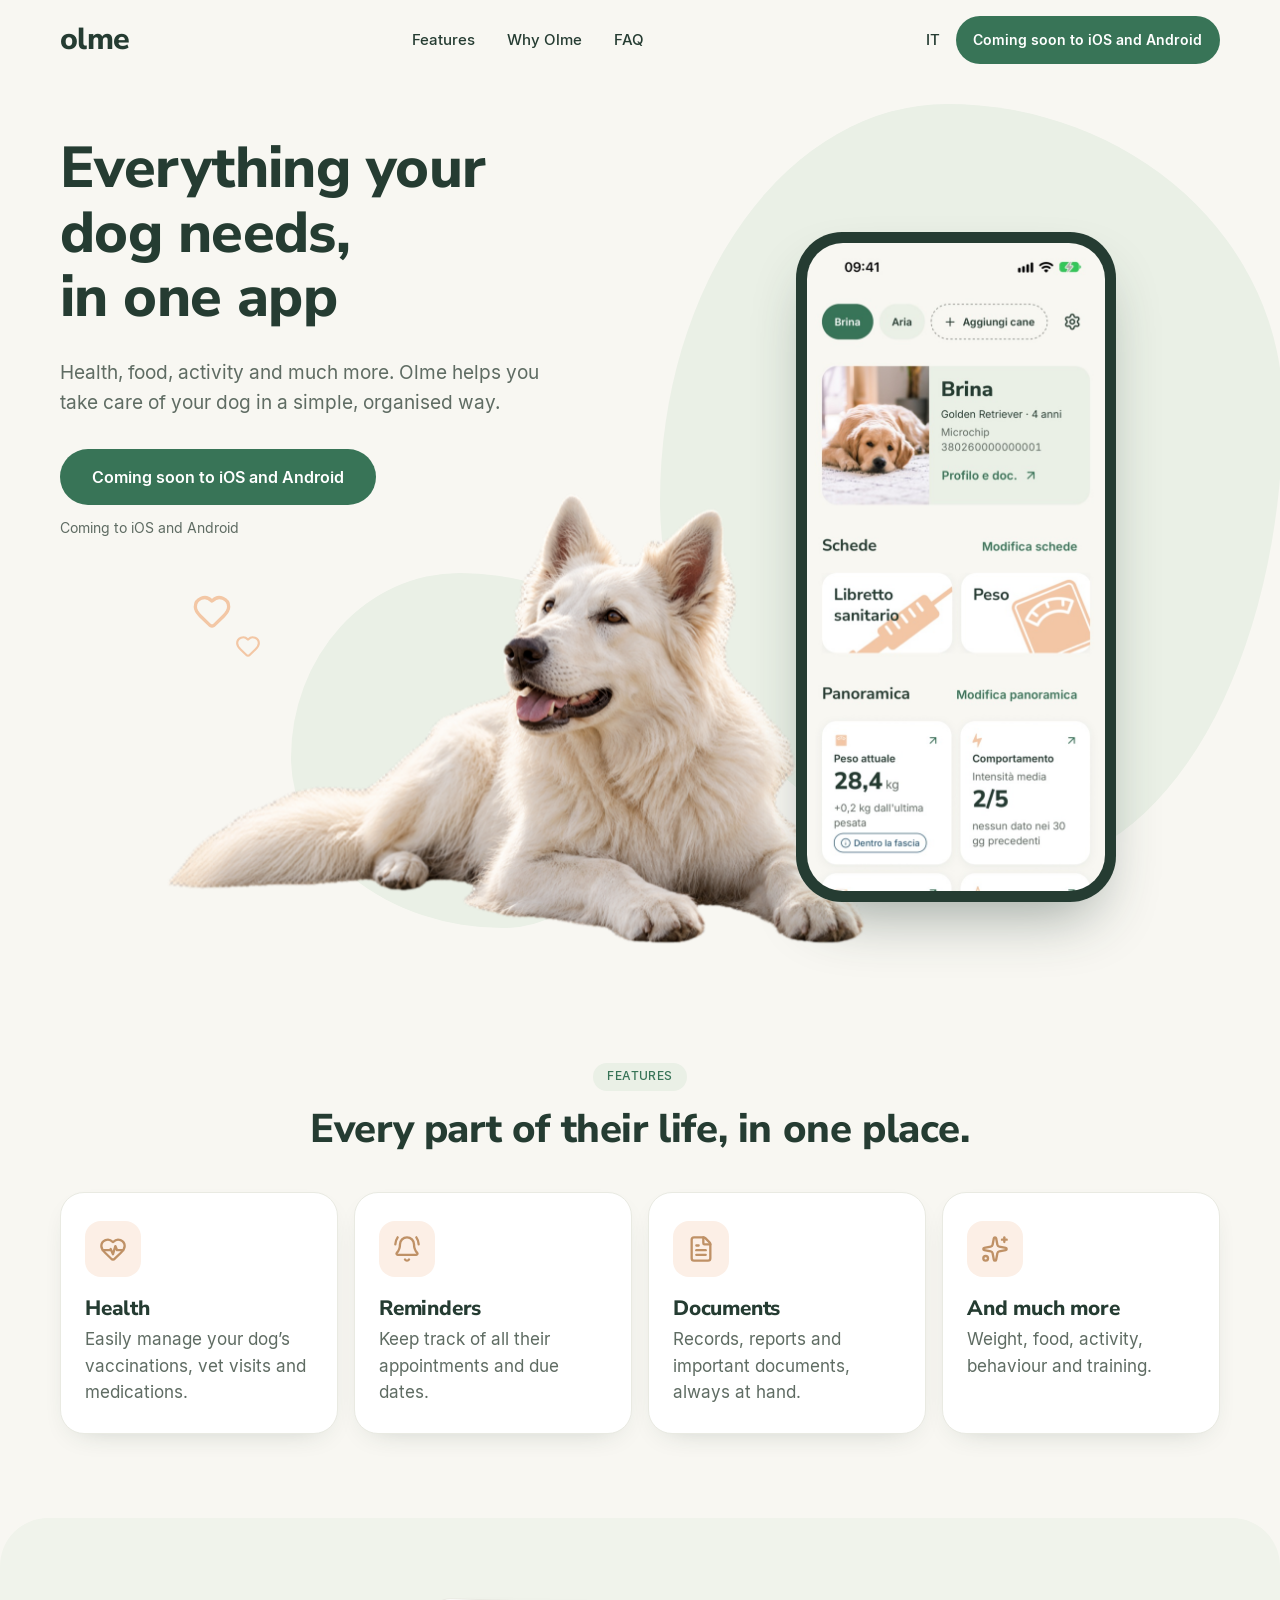
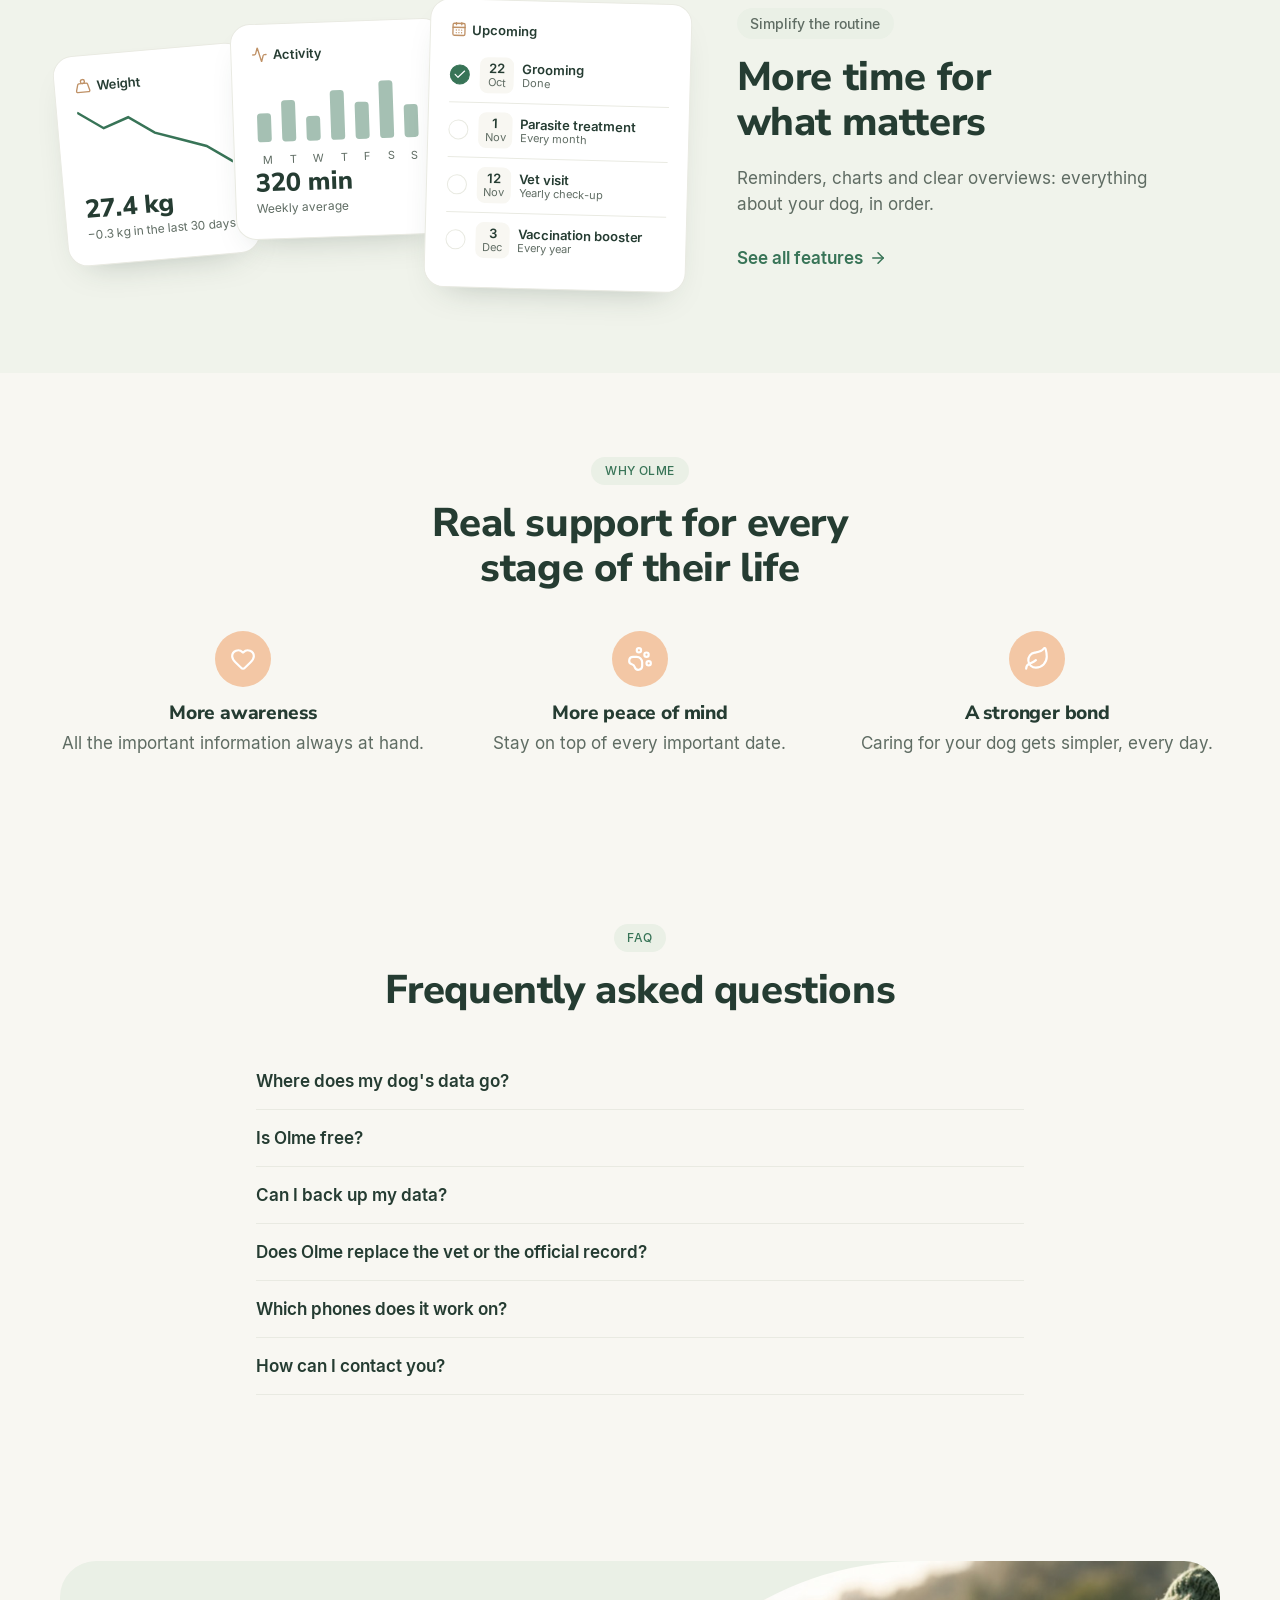
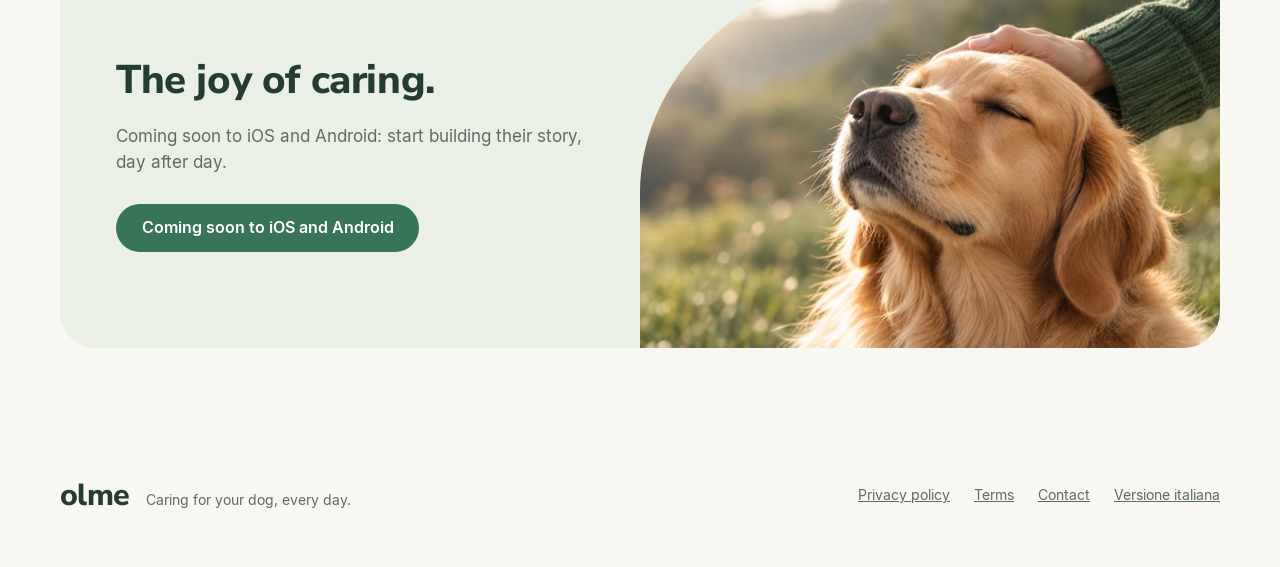
==== en/index.html @ 41ed3391 "'Avvisami quando esce' on the Italian buttons; versioned stylesheet link Co-Authored-By: Claude Opus" ====
<!doctype html>
<html lang="en">
<head>
<meta charset="utf-8">
<meta name="viewport" content="width=device-width, initial-scale=1">
<meta http-equiv="Content-Security-Policy" content="default-src 'none'; img-src 'self'; style-src 'self'; font-src 'self'; base-uri 'none'; form-action 'none'">
<meta name="referrer" content="no-referrer">
<title>Olme – Your Dog's Health and Care Tracker</title>
<meta name="description" content="Olme is the free app to take care of your dog: health record, vaccination and parasite treatment reminders, weight, food and activity. No account: your data stays on your phone.">
<meta name="theme-color" content="#F8F7F2">
<link rel="icon" type="image/png" sizes="32x32" href="../images/favicon-32.png">
<link rel="icon" type="image/png" sizes="192x192" href="../images/icon-192.png">
<link rel="apple-touch-icon" href="../images/apple-touch-icon.png">
<meta name="google-site-verification" content="nttL3CRYEGEut2XsHK3k93RiEYmz_cqAZrpjN-RmA4s">
<link rel="canonical" href="https://ariannapopescu.github.io/olme-site/en/">
<link rel="alternate" hreflang="it" href="https://ariannapopescu.github.io/olme-site/">
<link rel="alternate" hreflang="en" href="https://ariannapopescu.github.io/olme-site/en/">
<link rel="alternate" hreflang="x-default" href="https://ariannapopescu.github.io/olme-site/">
<meta property="og:type" content="website">
<meta property="og:site_name" content="Olme">
<meta property="og:title" content="Olme – Your Dog's Health and Care Tracker">
<meta property="og:description" content="Olme is the free app to take care of your dog: health record, vaccination and parasite treatment reminders, weight, food and activity. No account: your data stays on your phone.">
<meta property="og:url" content="https://ariannapopescu.github.io/olme-site/en/">
<meta property="og:image" content="https://ariannapopescu.github.io/olme-site/images/og-en.png">
<meta property="og:image:width" content="1200">
<meta property="og:image:height" content="630">
<meta property="og:locale" content="en_US">
<meta property="og:locale:alternate" content="it_IT">
<meta name="twitter:card" content="summary_large_image">
<link rel="preload" href="../fonts/Inter-Regular.ttf" as="font" type="font/ttf" crossorigin>
<link rel="preload" href="../fonts/NunitoSans-ExtraBold.ttf" as="font" type="font/ttf" crossorigin>
<link rel="stylesheet" href="../styles.css?v=f1d77c392a">
<script type="application/ld+json">{"@context":"https://schema.org","@type":"MobileApplication","name":"Olme","operatingSystem":"iOS, Android","applicationCategory":"LifestyleApplication","description":"Your dog's digital diary: health record, weight, agenda with reminders, food, behaviour, activity and training. No account: your data stays on the phone.","inLanguage":"en","url":"https://ariannapopescu.github.io/olme-site/en/","offers":{"@type":"Offer","price":"0","priceCurrency":"EUR"}}</script>
<script type="application/ld+json">{"@context":"https://schema.org","@type":"FAQPage","inLanguage":"en","mainEntity":[{"@type":"Question","name":"Where does my dog's data go?","acceptedAnswer":{"@type":"Answer","text":"It stays on your phone. Olme has no accounts or servers and does not connect to the internet: your data is not sent to anyone, not even to the people who made the app."}},{"@type":"Question","name":"Is Olme free?","acceptedAnswer":{"@type":"Answer","text":"Yes, Olme is free, with no advertising and no purchases."}},{"@type":"Question","name":"Can I back up my data?","acceptedAnswer":{"@type":"Answer","text":"Yes. With “Export backup” you create a file with all the data, photos and documents, to save wherever you like. The file is not password-protected: keep it somewhere you trust."}},{"@type":"Question","name":"Does Olme replace the vet or the official record?","acceptedAnswer":{"@type":"Answer","text":"No. Olme gives no veterinary advice and does not replace the passport, certificates or your dog's registration in the dog registry."}},{"@type":"Question","name":"Which phones does it work on?","acceptedAnswer":{"@type":"Answer","text":"Olme is coming soon to iOS and Android."}},{"@type":"Question","name":"How can I contact you?","acceptedAnswer":{"@type":"Answer","text":"Write to olmepet@gmail.com: we will reply as soon as we can."}}]}</script>
</head>
<body>
<a class="skip" href="#main">Skip to content</a>
<header class="topbar"><div class="wrap topbar__inner">
<a class="logo" href="../en/" aria-label="Olme, home page">olme</a>
<nav class="nav" aria-label="Main menu"><ul>
<li><a href="../en/#features">Features</a></li>
<li><a href="../en/#why-olme">Why Olme</a></li>
<li><a href="../en/#faq">FAQ</a></li>
</ul></nav>
<div class="topbar__actions">
<a class="lang" href="../" hreflang="it" lang="it">IT<span class="visually-hidden"> Versione italiana</span></a>
<button type="button" class="button button--small" aria-disabled="true">Coming soon to iOS and Android</button>
</div>
</div></header>
<main id="main"><section class="hero"><div class="wrap hero__grid">
<div class="hero__text">
<h1>Everything your dog needs, in one app</h1>
<p class="lead">Health, food, activity and much more. Olme helps you take care of your dog in a simple, organised way.</p>
<button type="button" class="button button--large" aria-disabled="true">Coming soon to iOS and Android</button>
<p class="note">Coming to iOS and Android</p>
</div>
<div class="hero__dog">
<div class="blob blob--dog" aria-hidden="true"></div>
<span class="hearts" aria-hidden="true"><svg aria-hidden="true" focusable="false" width="40" height="40" viewBox="0 0 24 24" fill="none" stroke="currentColor" stroke-width="2" stroke-linecap="round" stroke-linejoin="round"><path d="M2 9.5a5.5 5.5 0 0 1 9.591-3.676.56.56 0 0 0 .818 0A5.49 5.49 0 0 1 22 9.5c0 2.29-1.5 4-3 5.5l-5.492 5.313a2 2 0 0 1-3 .019L5 15c-1.5-1.5-3-3.2-3-5.5"/></svg><svg aria-hidden="true" focusable="false" width="26" height="26" viewBox="0 0 24 24" fill="none" stroke="currentColor" stroke-width="2" stroke-linecap="round" stroke-linejoin="round"><path d="M2 9.5a5.5 5.5 0 0 1 9.591-3.676.56.56 0 0 0 .818 0A5.49 5.49 0 0 1 22 9.5c0 2.29-1.5 4-3 5.5l-5.492 5.313a2 2 0 0 1-3 .019L5 15c-1.5-1.5-3-3.2-3-5.5"/></svg></span>
<img src="../images/hero-dog-1200.png" srcset="../images/hero-dog-720.png 720w, ../images/hero-dog-1200.png 1200w" sizes="(min-width: 900px) 600px, 100vw" width="1200" height="778" alt="A white Swiss shepherd lying down, mouth open and looking content" fetchpriority="high">
</div>
<div class="hero__phone">
<div class="blob blob--phone" aria-hidden="true"></div>
<div class="phone"><div class="phone__screen"><img src="../images/app-home-600.jpg" srcset="../images/app-home-600.jpg 600w, ../images/app-home-1200.jpg 1200w" sizes="300px" width="600" height="1304" alt="Olme's home screen with the dog's profile, the section cards and the upcoming reminders"></div></div>
</div>
</div></section>
<section id="features" class="features"><div class="wrap">
<div class="section-head"><p class="pill">Features</p>
<h2>Every part of their life, in one place.</h2></div>
<div class="features__grid">
<article class="feature">
<span class="chip"><svg aria-hidden="true" focusable="false" width="28" height="28" viewBox="0 0 24 24" fill="none" stroke="currentColor" stroke-width="2" stroke-linecap="round" stroke-linejoin="round"><path d="M2 9.5a5.5 5.5 0 0 1 9.591-3.676.56.56 0 0 0 .818 0A5.49 5.49 0 0 1 22 9.5c0 2.29-1.5 4-3 5.5l-5.492 5.313a2 2 0 0 1-3 .019L5 15c-1.5-1.5-3-3.2-3-5.5"/><path d="M3.22 13H9.5l.5-1 2 4.5 2-7 1.5 3.5h5.27"/></svg></span>
<h3>Health</h3>
<p>Easily manage your dog’s vaccinations, vet visits and medications.</p>
</article>
<article class="feature">
<span class="chip"><svg aria-hidden="true" focusable="false" width="28" height="28" viewBox="0 0 24 24" fill="none" stroke="currentColor" stroke-width="2" stroke-linecap="round" stroke-linejoin="round"><path d="M10.268 21a2 2 0 0 0 3.464 0"/><path d="M22 8c0-2.3-.8-4.3-2-6"/><path d="M3.262 15.326A1 1 0 0 0 4 17h16a1 1 0 0 0 .74-1.673C19.41 13.956 18 12.499 18 8A6 6 0 0 0 6 8c0 4.499-1.411 5.956-2.738 7.326"/><path d="M4 2C2.8 3.7 2 5.7 2 8"/></svg></span>
<h3>Reminders</h3>
<p>Keep track of all their appointments and due dates.</p>
</article>
<article class="feature">
<span class="chip"><svg aria-hidden="true" focusable="false" width="28" height="28" viewBox="0 0 24 24" fill="none" stroke="currentColor" stroke-width="2" stroke-linecap="round" stroke-linejoin="round"><path d="M6 22a2 2 0 0 1-2-2V4a2 2 0 0 1 2-2h8a2.4 2.4 0 0 1 1.704.706l3.588 3.588A2.4 2.4 0 0 1 20 8v12a2 2 0 0 1-2 2z"/><path d="M14 2v5a1 1 0 0 0 1 1h5"/><path d="M10 9H8"/><path d="M16 13H8"/><path d="M16 17H8"/></svg></span>
<h3>Documents</h3>
<p>Records, reports and important documents, always at hand.</p>
</article>
<article class="feature">
<span class="chip"><svg aria-hidden="true" focusable="false" width="28" height="28" viewBox="0 0 24 24" fill="none" stroke="currentColor" stroke-width="2" stroke-linecap="round" stroke-linejoin="round"><path d="M11.017 2.814a1 1 0 0 1 1.966 0l1.051 5.558a2 2 0 0 0 1.594 1.594l5.558 1.051a1 1 0 0 1 0 1.966l-5.558 1.051a2 2 0 0 0-1.594 1.594l-1.051 5.558a1 1 0 0 1-1.966 0l-1.051-5.558a2 2 0 0 0-1.594-1.594l-5.558-1.051a1 1 0 0 1 0-1.966l5.558-1.051a2 2 0 0 0 1.594-1.594z"/><path d="M20 2v4"/><path d="M22 4h-4"/><circle cx="4" cy="20" r="2"/></svg></span>
<h3>And much more</h3>
<p>Weight, food, activity, behaviour and training.</p>
</article>
</div>
</div></section>
<section class="routine"><div class="wrap routine__grid">
<div class="routine__cards" role="img" aria-label="Examples of Olme cards: the weight trend, this week's activity minutes and the upcoming reminders, with sample data.">
<div class="routine__stack" aria-hidden="true">
<div class="mini-card mini-card--weight">
<p class="mini-card__title"><svg aria-hidden="true" focusable="false" width="16" height="16" viewBox="0 0 24 24" fill="none" stroke="currentColor" stroke-width="2" stroke-linecap="round" stroke-linejoin="round"><circle cx="12" cy="5" r="3"/><path d="M6.5 8a2 2 0 0 0-1.905 1.46L2.1 18.5A2 2 0 0 0 4 21h16a2 2 0 0 0 1.925-2.54L19.4 9.5A2 2 0 0 0 17.48 8Z"/></svg> Weight</p>
<svg class="mini-chart" viewBox="0 0 200 70" preserveAspectRatio="none"><path d="M0.0 4.0 L33.3 21.7 L66.7 12.9 L100.0 30.6 L133.3 39.4 L166.7 48.3 L200.0 66.0"/></svg>
<p class="mini-card__value">27.4 kg</p>
<p class="mini-card__note">−0.3 kg in the last 30 days</p>
</div>
<div class="mini-card mini-card--activity">
<p class="mini-card__title"><svg aria-hidden="true" focusable="false" width="16" height="16" viewBox="0 0 24 24" fill="none" stroke="currentColor" stroke-width="2" stroke-linecap="round" stroke-linejoin="round"><path d="M22 12h-2.48a2 2 0 0 0-1.93 1.46l-2.35 8.36a.25.25 0 0 1-.48 0L9.24 2.18a.25.25 0 0 0-.48 0l-2.35 8.36A2 2 0 0 1 4.49 12H2"/></svg> Activity</p>
<svg class="mini-bars" viewBox="0 0 196 70"><rect x="4" y="37.0" width="16" height="33.0" rx="4"/><rect x="32" y="22.9" width="16" height="47.1" rx="4"/><rect x="60" y="41.7" width="16" height="28.3" rx="4"/><rect x="88" y="13.4" width="16" height="56.6" rx="4"/><rect x="116" y="27.6" width="16" height="42.4" rx="4"/><rect x="144" y="4.0" width="16" height="66.0" rx="4"/><rect x="172" y="32.3" width="16" height="37.7" rx="4"/></svg>
<p class="mini-days"><span>M</span><span>T</span><span>W</span><span>T</span><span>F</span><span>S</span><span>S</span></p>
<p class="mini-card__value">320 min</p>
<p class="mini-card__note">Weekly average</p>
</div>
<div class="mini-card mini-card--agenda">
<p class="mini-card__title"><svg aria-hidden="true" focusable="false" width="16" height="16" viewBox="0 0 24 24" fill="none" stroke="currentColor" stroke-width="2" stroke-linecap="round" stroke-linejoin="round"><path d="M8 2v3"/><path d="M16 2v3"/><rect x="3" y="3" width="18" height="18" rx="2"/><path d="M3 9h18"/><path d="M8 13h.01"/><path d="M12 13h.01"/><path d="M16 13h.01"/><path d="M8 17h.01"/><path d="M12 17h.01"/><path d="M16 17h.01"/></svg> Upcoming</p>
<ul>
<li class="agenda-row agenda-row--done">
<span class="agenda-row__check"><svg aria-hidden="true" focusable="false" width="14" height="14" viewBox="0 0 24 24" fill="none" stroke="currentColor" stroke-width="2" stroke-linecap="round" stroke-linejoin="round"><path d="M20 6 9 17l-5-5"/></svg></span>
<span class="agenda-row__date"><b>22</b>Oct</span>
<span class="agenda-row__text"><b>Grooming</b>Done</span>
</li>
<li class="agenda-row">
<span class="agenda-row__check"></span>
<span class="agenda-row__date"><b>1</b>Nov</span>
<span class="agenda-row__text"><b>Parasite treatment</b>Every month</span>
</li>
<li class="agenda-row">
<span class="agenda-row__check"></span>
<span class="agenda-row__date"><b>12</b>Nov</span>
<span class="agenda-row__text"><b>Vet visit</b>Yearly check-up</span>
</li>
<li class="agenda-row">
<span class="agenda-row__check"></span>
<span class="agenda-row__date"><b>3</b>Dec</span>
<span class="agenda-row__text"><b>Vaccination booster</b>Every year</span>
</li>
</ul>
</div>
</div>
</div>
<!-- /routine -->
<div class="routine__text">
<p class="pill">Simplify the routine</p>
<h2>More time for what matters</h2>
<p>Reminders, charts and clear overviews: everything about your dog, in order.</p>
<a class="arrow-link" href="#features">See all features <svg aria-hidden="true" focusable="false" width="18" height="18" viewBox="0 0 24 24" fill="none" stroke="currentColor" stroke-width="2" stroke-linecap="round" stroke-linejoin="round"><path d="M5 12h14"/><path d="m12 5 7 7-7 7"/></svg></a>
</div>
</div></section>
<section id="why-olme" class="why"><div class="wrap">
<div class="section-head"><p class="pill">Why Olme</p>
<h2>Real support for every stage of their life</h2></div>
<ul class="why__list">
<li class="reason">
<span class="chip chip--round"><svg aria-hidden="true" focusable="false" width="26" height="26" viewBox="0 0 24 24" fill="none" stroke="currentColor" stroke-width="2" stroke-linecap="round" stroke-linejoin="round"><path d="M2 9.5a5.5 5.5 0 0 1 9.591-3.676.56.56 0 0 0 .818 0A5.49 5.49 0 0 1 22 9.5c0 2.29-1.5 4-3 5.5l-5.492 5.313a2 2 0 0 1-3 .019L5 15c-1.5-1.5-3-3.2-3-5.5"/></svg></span>
<h3>More awareness</h3>
<p>All the important information always at hand.</p>
</li>
<li class="reason">
<span class="chip chip--round"><svg aria-hidden="true" focusable="false" width="26" height="26" viewBox="0 0 24 24" fill="none" stroke="currentColor" stroke-width="2" stroke-linecap="round" stroke-linejoin="round"><circle cx="11" cy="4" r="2"/><circle cx="18" cy="8" r="2"/><circle cx="20" cy="16" r="2"/><path d="M9 10a5 5 0 0 1 5 5v3.5a3.5 3.5 0 0 1-6.84 1.045Q6.52 17.48 4.46 16.84A3.5 3.5 0 0 1 5.5 10Z"/></svg></span>
<h3>More peace of mind</h3>
<p>Stay on top of every important date.</p>
</li>
<li class="reason">
<span class="chip chip--round"><svg aria-hidden="true" focusable="false" width="26" height="26" viewBox="0 0 24 24" fill="none" stroke="currentColor" stroke-width="2" stroke-linecap="round" stroke-linejoin="round"><path d="M11 20a10 10 0 0010-10 25.9 25.9 0 00-1.04-7.281 1 1 0 00-1.755-.325C15.833 5.5 13 5.5 9.8 6.1A7 7 0 0011 20"/><path d="M2 21a5 5 0 012.911-4.544C7.613 15.212 8.351 15.24 11 13"/></svg></span>
<h3>A stronger bond</h3>
<p>Caring for your dog gets simpler, every day.</p>
</li>
</ul>
</div></section>
<section id="faq" class="faq"><div class="wrap faq__wrap">
<div class="section-head"><p class="pill">FAQ</p>
<h2>Frequently asked questions</h2></div>
<details class="faq__item">
<summary>Where does my dog's data go?</summary>
<p>It stays on your phone. Olme has no accounts or servers and does not connect to the internet: your data is not sent to anyone, not even to the people who made the app.</p>
</details>
<details class="faq__item">
<summary>Is Olme free?</summary>
<p>Yes, Olme is free, with no advertising and no purchases.</p>
</details>
<details class="faq__item">
<summary>Can I back up my data?</summary>
<p>Yes. With “Export backup” you create a file with all the data, photos and documents, to save wherever you like. The file is not password-protected: keep it somewhere you trust.</p>
</details>
<details class="faq__item">
<summary>Does Olme replace the vet or the official record?</summary>
<p>No. Olme gives no veterinary advice and does not replace the passport, certificates or your dog's registration in the dog registry.</p>
</details>
<details class="faq__item">
<summary>Which phones does it work on?</summary>
<p>Olme is coming soon to iOS and Android.</p>
</details>
<details class="faq__item">
<summary>How can I contact you?</summary>
<p>Write to olmepet@gmail.com: we will reply as soon as we can.</p>
</details>
</div></section>
<section class="closing"><div class="wrap">
<div class="closing__card">
<div class="closing__text">
<h2>The joy of caring.</h2>
<p>Coming soon to iOS and Android: start building their story, day after day.</p>
<button type="button" class="button" aria-disabled="true">Coming soon to iOS and Android</button>
</div>
<img class="closing__photo" src="../images/care-1200.jpg" srcset="../images/care-720.jpg 720w, ../images/care-1200.jpg 1200w" sizes="(min-width: 900px) 560px, 100vw" width="1200" height="800" alt="A hand strokes the head of a golden retriever with its eyes closed in the sun" loading="lazy">
</div>
</div></section></main>
<footer class="footer"><div class="wrap footer__inner">
<div class="footer__brand"><span class="logo">olme</span><p>Caring for your dog, every day.</p></div>
<ul class="footer__links">
<li><a href="../en/privacy/">Privacy policy</a></li>
<li><a href="../en/terms/">Terms</a></li>
<li><a href="mailto:olmepet@gmail.com">Contact</a></li>
<li><a href="../" hreflang="it" lang="it">Versione italiana</a></li>
</ul>
</div></footer>
</body>
</html>
---- styles.css ----
:root {
  --bg: #F8F7F2;
  --surface: #FFFFFF;
  --surface-muted: #F8F7F2;
  --text: #253C32;
  --text-muted: #5F6C63;
  --border-subtle: #E9EAE2;
  --border-strong: #788079;
  --accent: #387457;
  --on-accent: #FFFFFF;
  --accent-soft: #EAF0E6;
  --accent-text: #387457;
  --success: #387457;
  --success-soft: #EAF0E6;
  --warning: #805019;
  --warning-soft: #FFF0DB;
  --danger: #A33E36;
  --danger-soft: #FBECE8;
  --on-danger: #FFFFFF;
  --info: #315F7A;
  --info-soft: #EAF2F7;
  --illustration: #F3C7A5;
  --profile-card: #EAF0E6;
  --data-track: #E9EAE2;
  --field-border: transparent;
  --shadow: #000000;
  --transparent: transparent;
  --scrim: rgba(0, 0, 0, 0.32);
}
/* Landing page of Olme (spec M10b). Colours come from the app tokens (variables above). */

@font-face {
  font-family: 'Inter';
  font-weight: 400;
  font-display: swap;
  src: url('fonts/Inter-Regular.ttf') format('truetype');
}
@font-face {
  font-family: 'Inter';
  font-weight: 500;
  font-display: swap;
  src: url('fonts/Inter-Medium.ttf') format('truetype');
}
@font-face {
  font-family: 'Inter';
  font-weight: 600;
  font-display: swap;
  src: url('fonts/Inter-SemiBold.ttf') format('truetype');
}
@font-face {
  font-family: 'Nunito Sans';
  font-weight: 700;
  font-display: swap;
  src: url('fonts/NunitoSans-Bold.ttf') format('truetype');
}
@font-face {
  font-family: 'Nunito Sans';
  font-weight: 800;
  font-display: swap;
  src: url('fonts/NunitoSans-ExtraBold.ttf') format('truetype');
}

*,
*::before,
*::after {
  box-sizing: border-box;
}

html {
  -webkit-text-size-adjust: 100%;
  scroll-behavior: auto;
}

body {
  margin: 0;
  background: var(--bg);
  color: var(--text);
  font-family: 'Inter', system-ui, sans-serif;
  font-size: 1.0625rem;
  line-height: 1.55;
}

h1,
h2,
h3 {
  font-family: 'Nunito Sans', system-ui, sans-serif;
  font-weight: 800;
  line-height: 1.12;
  margin: 0 0 0.5em;
  letter-spacing: -0.01em;
  text-wrap: balance;
}

a {
  color: var(--accent-text);
}

:focus-visible {
  outline: 3px solid var(--accent);
  outline-offset: 3px;
  border-radius: 6px;
}

img {
  max-width: 100%;
  height: auto;
  display: block;
}

.wrap {
  width: min(1160px, 100% - 2rem);
  margin-inline: auto;
}

.visually-hidden {
  position: absolute;
  width: 1px;
  height: 1px;
  overflow: hidden;
  clip: rect(0 0 0 0);
  white-space: nowrap;
}

.skip {
  position: absolute;
  left: 1rem;
  top: 0;
  transform: translateY(-110%);
  background: var(--surface);
  padding: 0.75rem 1rem;
  z-index: 10;
}
.skip:focus {
  top: 1rem;
  transform: none;
}

/* ---------- Shared pieces ---------- */

.pill {
  display: inline-block;
  margin: 0 0 1rem;
  padding: 0.3rem 0.85rem;
  border-radius: 999px;
  background: var(--accent-soft);
  color: var(--accent-text);
  font-size: 0.875rem;
  font-weight: 500;
}

.button {
  display: inline-flex;
  align-items: center;
  justify-content: center;
  min-height: 48px;
  padding: 0.75rem 1.6rem;
  border: 0;
  border-radius: 999px;
  background: var(--accent);
  color: var(--on-accent);
  font:
    600 1rem/1.2 'Inter',
    system-ui,
    sans-serif;
  cursor: default;
}
a.button {
  text-decoration: none;
  cursor: pointer;
}
.button--small {
  padding: 0.6rem 1.1rem;
  font-size: 0.875rem;
}
.button--large {
  min-height: 56px;
  padding: 0.95rem 2rem;
}

.note {
  margin: 0.75rem 0 0;
  color: var(--text-muted);
  font-size: 0.875rem;
}

.chip {
  display: inline-flex;
  align-items: center;
  justify-content: center;
  width: 56px;
  height: 56px;
  border-radius: 16px;
  background: color-mix(in srgb, var(--illustration) 28%, var(--surface));
  color: color-mix(in srgb, var(--illustration) 55%, var(--warning));
}
.chip--round {
  border-radius: 50%;
  background: var(--illustration);
  color: var(--surface);
}

.section-head {
  text-align: center;
  max-width: 46rem;
  margin: 0 auto 2.5rem;
}
.section-head .pill {
  text-transform: uppercase;
  letter-spacing: 0.04em;
  font-size: 0.75rem;
}
.section-head h2,
.routine__text h2,
.closing h2 {
  font-size: clamp(1.75rem, 1.2rem + 2.2vw, 2.5rem);
}

section {
  padding: clamp(3rem, 2rem + 4vw, 5.5rem) 0;
}

/* ---------- Top bar ---------- */

.topbar {
  padding: 1rem 0;
}
.topbar__inner {
  display: flex;
  align-items: center;
  gap: 1.5rem;
  flex-wrap: wrap;
}
.logo {
  font-family: 'Nunito Sans', system-ui, sans-serif;
  font-weight: 800;
  font-size: 1.9rem;
  letter-spacing: -0.02em;
  color: var(--text);
  text-decoration: none;
}
.nav {
  margin-inline: auto;
}
.nav ul {
  display: flex;
  gap: 2rem;
  list-style: none;
  margin: 0;
  padding: 0;
}
.nav a,
.lang {
  display: inline-flex;
  align-items: center;
  min-height: 48px;
  color: var(--text);
  text-decoration: none;
  font-size: 0.9375rem;
  font-weight: 500;
}
.nav a:hover,
.lang:hover {
  color: var(--accent-text);
}
.topbar__actions {
  display: flex;
  align-items: center;
  gap: 1rem;
}

/* ---------- Hero ---------- */

.hero {
  padding-top: 1.5rem;
  padding-bottom: 2rem;
  overflow: hidden;
}
.hero__grid {
  display: grid;
  grid-template-columns: 1.15fr 1fr;
  grid-template-areas:
    'text phone'
    'dog phone';
  column-gap: 1.5rem;
  align-items: start;
}
.hero__text {
  grid-area: text;
  position: relative;
  z-index: 2;
  padding-top: 2rem;
}
.hero h1 {
  font-size: clamp(2.4rem, 1.4rem + 3vw, 3.6rem);
  max-width: 15ch;
}
.lead {
  font-size: 1.1875rem;
  color: var(--text-muted);
  max-width: 30rem;
  margin: 0 0 2rem;
}
.blob {
  position: absolute;
  background: var(--accent-soft);
  border-radius: 46% 54% 42% 58% / 52% 40% 60% 48%;
}
.hero__dog {
  grid-area: dog;
  position: relative;
  z-index: 1;
  /* Slightly behind the phone, as in the mockup. */
  margin: -3rem -12.5rem 0 6.5rem;
}
.hero__dog img {
  position: relative;
  z-index: 1;
  width: 100%;
}
.blob--dog {
  inset: 18% 30% 4% 18%;
}
.hearts {
  position: absolute;
  z-index: 1;
  left: 4%;
  top: 22%;
  display: flex;
  align-items: flex-end;
  gap: 0.2rem;
  color: var(--illustration);
}
.hearts svg:last-child {
  margin-bottom: -1.75rem;
}
.hero__phone {
  grid-area: phone;
  position: relative;
  display: flex;
  justify-content: center;
  padding: 8rem 0 2rem;
}
.blob--phone {
  inset: 0 -12% 8% -6%;
  z-index: 0;
}
.phone {
  position: relative;
  width: min(320px, 100%);
  padding: 11px;
  border-radius: 46px;
  background: var(--text);
  box-shadow: 0 30px 60px -20px color-mix(in srgb, var(--text) 45%, transparent);
  z-index: 2;
}
.phone__screen {
  overflow: hidden;
  border-radius: 36px;
  background: var(--bg);
}
.phone__screen img {
  width: 100%;
}

/* ---------- Features ---------- */

.features__grid {
  display: grid;
  grid-template-columns: repeat(4, 1fr);
  gap: 1rem;
}
.feature {
  padding: 1.75rem 1.5rem;
  border-radius: 24px;
  background: var(--surface);
  border: 1px solid var(--border-subtle);
  box-shadow: 0 10px 30px -18px color-mix(in srgb, var(--text) 30%, transparent);
}
.feature h3 {
  margin: 1.25rem 0 0.4rem;
  font-size: 1.3rem;
  overflow-wrap: anywhere;
}
.feature p,
.reason p {
  margin: 0;
  color: var(--text-muted);
}

/* ---------- Routine ---------- */

.routine {
  background: color-mix(in srgb, var(--accent-soft) 55%, var(--bg));
  border-radius: 48px 48px 0 0;
}
.routine__grid {
  display: grid;
  grid-template-columns: 1.3fr 1fr;
  gap: 3rem;
  align-items: center;
}
.routine__stack {
  display: grid;
  grid-template-columns: 1fr 1fr 1.25fr;
  align-items: start;
}
/* The cards overlap a little, as in the mockup: each one sits in front of the previous. */
.routine__stack .mini-card {
  position: relative;
}
.routine__stack .mini-card + .mini-card {
  margin-left: -1.25rem;
}
.mini-card--weight {
  transform: rotate(-5deg);
}
.mini-card--activity {
  z-index: 1;
  transform: rotate(-2deg);
}
.mini-card--agenda {
  z-index: 2;
  transform: rotate(1.5deg);
}
.mini-card {
  padding: 1.25rem;
  border-radius: 20px;
  background: var(--surface);
  border: 1px solid var(--border-subtle);
  box-shadow: 0 16px 36px -22px color-mix(in srgb, var(--text) 35%, transparent);
  font-size: 0.8125rem;
}
.mini-card--weight {
  margin-top: 3rem;
}
.mini-card--activity {
  margin-top: 1.25rem;
}
.mini-card p {
  margin: 0;
}
.mini-card__title {
  display: flex;
  align-items: center;
  gap: 0.35rem;
  font-weight: 600;
  color: var(--text);
}
.mini-card__title svg {
  color: color-mix(in srgb, var(--illustration) 55%, var(--warning));
}
.mini-card__value {
  margin-top: 0.4rem;
  font:
    800 1.6rem/1.2 'Nunito Sans',
    system-ui,
    sans-serif;
}
.mini-card__note {
  color: var(--text-muted);
  font-size: 0.75rem;
}
.mini-chart {
  width: 100%;
  height: 70px;
  margin: 0.75rem 0;
}
.mini-chart path {
  fill: none;
  stroke: var(--accent);
  stroke-width: 2.5;
  vector-effect: non-scaling-stroke;
}
.mini-bars {
  width: 100%;
  height: 70px;
  margin-top: 0.75rem;
}
.mini-bars rect {
  fill: color-mix(in srgb, var(--accent) 45%, var(--surface));
}
.mini-days {
  display: flex;
  justify-content: space-around;
  color: var(--text-muted);
  font-size: 0.6875rem;
}
.mini-card ul {
  list-style: none;
  margin: 0.5rem 0 0;
  padding: 0;
}
.agenda-row {
  display: grid;
  grid-template-columns: 22px 34px 1fr;
  gap: 0.5rem;
  align-items: center;
  padding: 0.55rem 0;
  border-top: 1px solid var(--border-subtle);
}
.agenda-row:first-child {
  border-top: 0;
}
.agenda-row__check {
  display: inline-flex;
  align-items: center;
  justify-content: center;
  width: 20px;
  height: 20px;
  border-radius: 50%;
  border: 1.5px solid var(--border-subtle);
}
.agenda-row--done .agenda-row__check {
  background: var(--accent);
  border-color: var(--accent);
  color: var(--on-accent);
}
.agenda-row__date,
.agenda-row__text {
  display: flex;
  flex-direction: column;
  line-height: 1.25;
  font-size: 0.6875rem;
  color: var(--text-muted);
}
.agenda-row__date {
  align-items: center;
  padding: 0.2rem 0;
  border-radius: 8px;
  background: var(--bg);
}
.agenda-row__date b,
.agenda-row__text b {
  color: var(--text);
  font-size: 0.8125rem;
}
.routine__text p {
  color: var(--text-muted);
  max-width: 28rem;
}
.arrow-link {
  display: inline-flex;
  align-items: center;
  gap: 0.4rem;
  min-height: 48px;
  font-weight: 600;
  text-decoration: none;
}

/* ---------- Why ---------- */

.why__list {
  display: grid;
  grid-template-columns: repeat(3, 1fr);
  gap: 2rem;
  list-style: none;
  margin: 0;
  padding: 0;
  text-align: center;
}
.reason h3 {
  margin: 1rem 0 0.35rem;
  font-size: 1.2rem;
}

/* ---------- FAQ ---------- */

.faq__wrap {
  max-width: 48rem;
}
.faq__item {
  border-bottom: 1px solid var(--border-subtle);
}
.faq__item summary {
  display: flex;
  align-items: center;
  min-height: 56px;
  padding: 0.75rem 0;
  font-weight: 600;
  cursor: pointer;
}
.faq__item p {
  margin: 0 0 1.25rem;
  color: var(--text-muted);
}

/* ---------- Waitlist (Italian landing only, ADR-0103) ---------- */

section.waitlist {
  padding: clamp(1rem, 0.5rem + 1.5vw, 2rem) 0;
}

.waitlist__card {
  display: grid;
  grid-template-columns: 1fr 1fr;
  gap: 1.5rem 3rem;
  align-items: start;
  padding: clamp(1.5rem, 1rem + 2vw, 2.5rem);
  border-radius: 36px;
  background: var(--surface);
  border: 1px solid var(--border-subtle);
}
.waitlist__text h2 {
  font-size: clamp(1.75rem, 1.2rem + 2.2vw, 2.5rem);
}
.waitlist__text p {
  color: var(--text-muted);
  margin: 0;
}
.waitlist__form {
  display: grid;
  gap: 0.75rem;
}
.waitlist__label {
  font-weight: 600;
}
.waitlist__input {
  min-height: 52px;
  padding: 0.75rem 1rem;
  border: 1px solid var(--border-strong);
  border-radius: 14px;
  background: var(--surface);
  color: var(--text);
  font: inherit;
}
.waitlist__consent {
  display: flex;
  gap: 0.75rem;
  align-items: flex-start;
  font-size: 0.9375rem;
}
.waitlist__consent input {
  flex: none;
  width: 24px;
  height: 24px;
  margin: 0.1rem 0 0;
  accent-color: var(--accent);
}
.waitlist__trap {
  position: absolute;
  left: -10000px;
  width: 1px;
  height: 1px;
  overflow: hidden;
}
.button--submit {
  justify-self: start;
  cursor: pointer;
}

/* ---------- Closing ---------- */

.closing__card {
  display: grid;
  grid-template-columns: 1fr 1fr;
  align-items: stretch;
  overflow: hidden;
  border-radius: 36px;
  background: var(--accent-soft);
}
.closing__text {
  padding: clamp(2rem, 1.5rem + 3vw, 3.5rem);
  align-self: center;
}
.closing__text p {
  color: var(--text-muted);
  margin: 0 0 1.75rem;
}
.closing__photo {
  width: 100%;
  height: 100%;
  min-height: 320px;
  object-fit: cover;
  border-radius: 48% 0 0 0 / 60% 0 0 0;
}

/* ---------- Footer ---------- */

.footer {
  padding: 2.5rem 0 3rem;
}
.footer__inner {
  display: flex;
  flex-wrap: wrap;
  align-items: center;
  justify-content: space-between;
  gap: 1rem 2rem;
}
.footer__brand {
  display: flex;
  align-items: baseline;
  gap: 1rem;
  flex-wrap: wrap;
}
.footer__brand p {
  margin: 0;
  color: var(--text-muted);
  font-size: 0.875rem;
}
.footer__links {
  display: flex;
  flex-wrap: wrap;
  gap: 0 1.5rem;
  list-style: none;
  margin: 0;
  padding: 0;
}
.footer__links a {
  display: inline-flex;
  align-items: center;
  min-height: 48px;
  color: var(--text-muted);
  font-size: 0.875rem;
}

/* ---------- Legal pages and 404 ---------- */

.legal-wrap {
  max-width: 46rem;
  padding: 2rem 0 4rem;
}
.legal h1 {
  font-size: clamp(2rem, 1.4rem + 2.4vw, 2.75rem);
}
.legal h2,
.site-note h2 {
  margin-top: 2rem;
  font-size: 1.4rem;
}
.updated {
  color: var(--text-muted);
}
.site-note {
  margin-top: 3rem;
  padding: 1.5rem 1.75rem;
  border-radius: 24px;
  background: var(--surface);
  border: 1px solid var(--border-subtle);
}
.site-note h2 {
  margin-top: 0;
}
.not-found {
  max-width: 40rem;
  text-align: center;
}

/* ---------- Narrow screens ---------- */

@media (max-width: 900px) {
  .hero__dog {
    margin: 0 -1rem;
  }
  .hero__phone {
    z-index: auto;
  }
  .hero__grid,
  .routine__grid,
  .waitlist__card,
  .closing__card {
    grid-template-columns: 1fr;
  }
  .hero__grid {
    grid-template-areas:
      'text'
      'dog'
      'phone';
  }
  .features__grid {
    grid-template-columns: repeat(2, 1fr);
  }
  .why__list {
    grid-template-columns: 1fr;
  }
  .closing__photo {
    border-radius: 0;
    max-height: 360px;
  }
}

@media (max-width: 640px) {
  .nav {
    order: 3;
    width: 100%;
    margin: 0;
  }
  .nav ul {
    gap: 1.25rem;
    flex-wrap: wrap;
  }
  .topbar__actions {
    margin-left: auto;
  }
  .topbar__actions .button {
    display: none;
  }
  .features__grid,
  .routine__stack {
    grid-template-columns: 1fr;
  }
  .mini-card--weight,
  .mini-card--activity {
    margin-top: 0;
  }
  .phone {
    width: min(280px, 80%);
  }
  .hero__dog {
    margin: 0 -1rem;
  }
  .routine__stack .mini-card + .mini-card {
    margin-left: 0;
  }
  .routine__stack .mini-card {
    transform: none;
  }
}
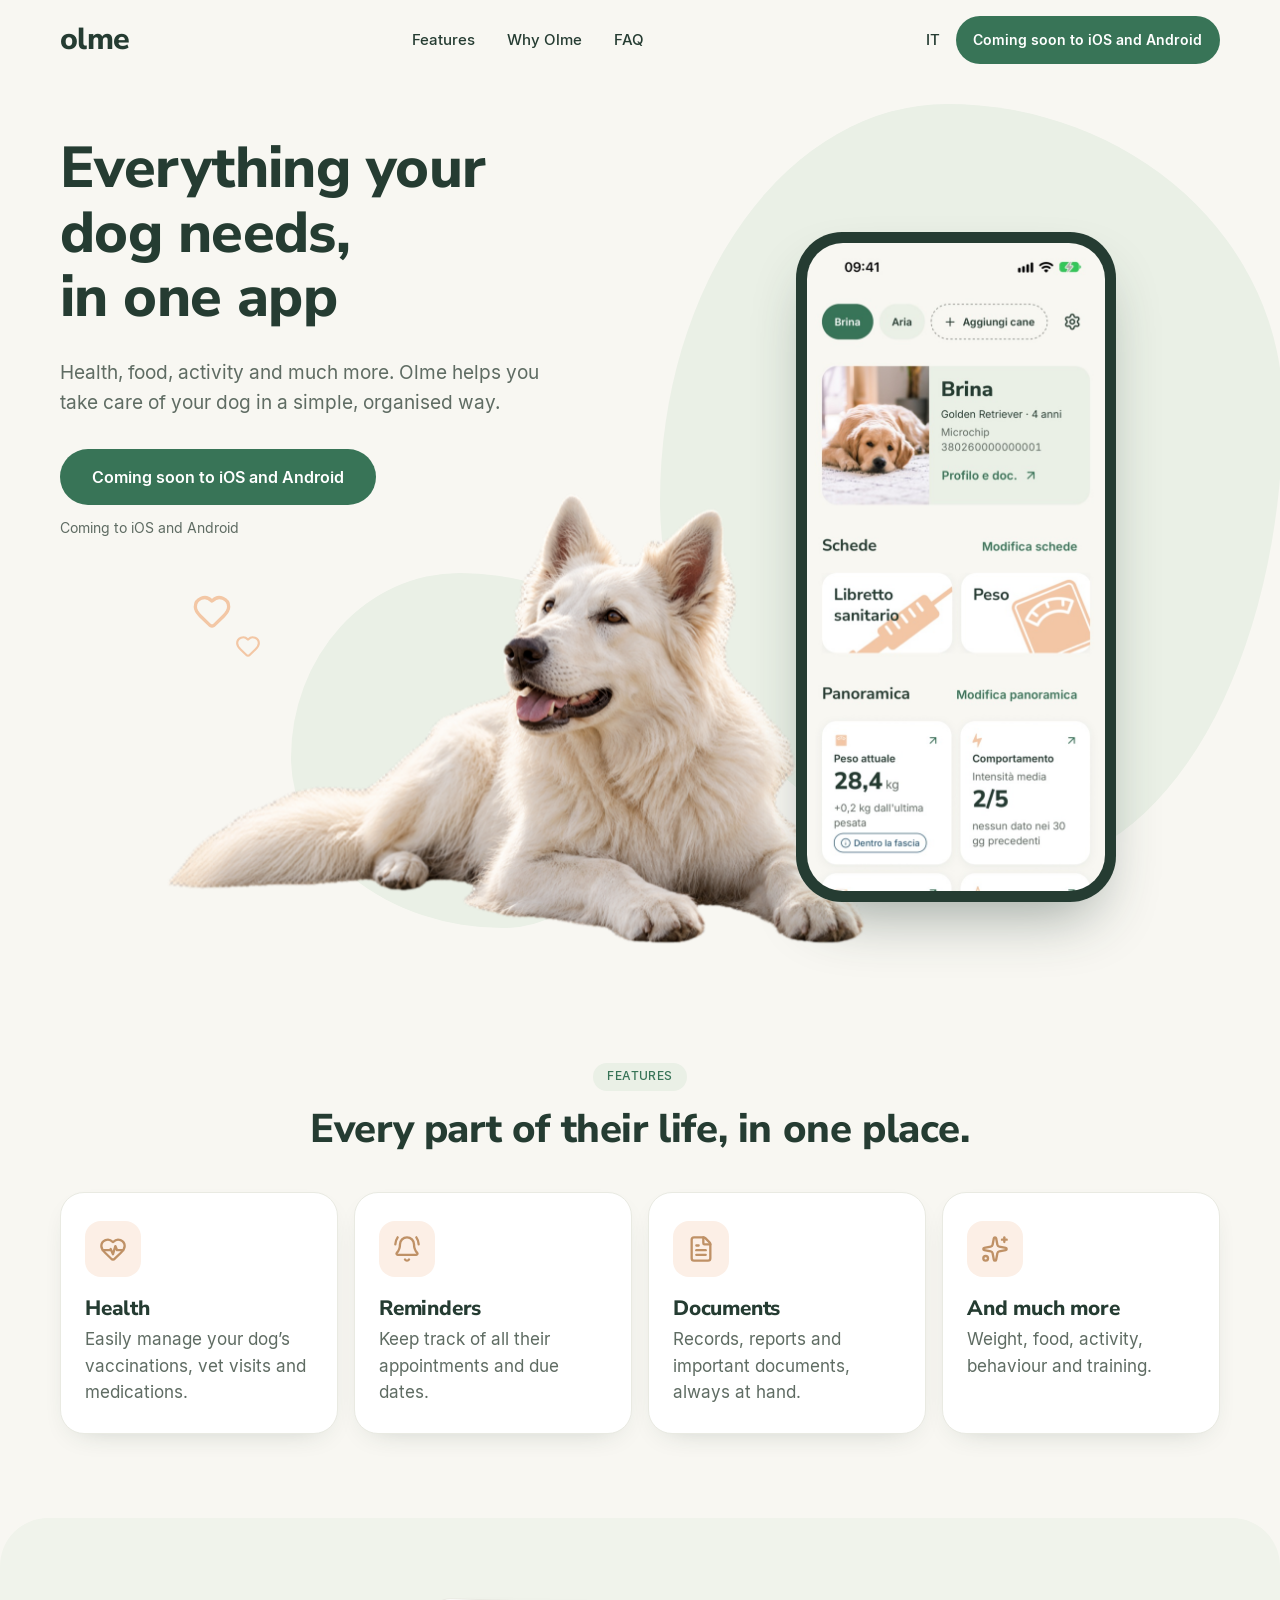
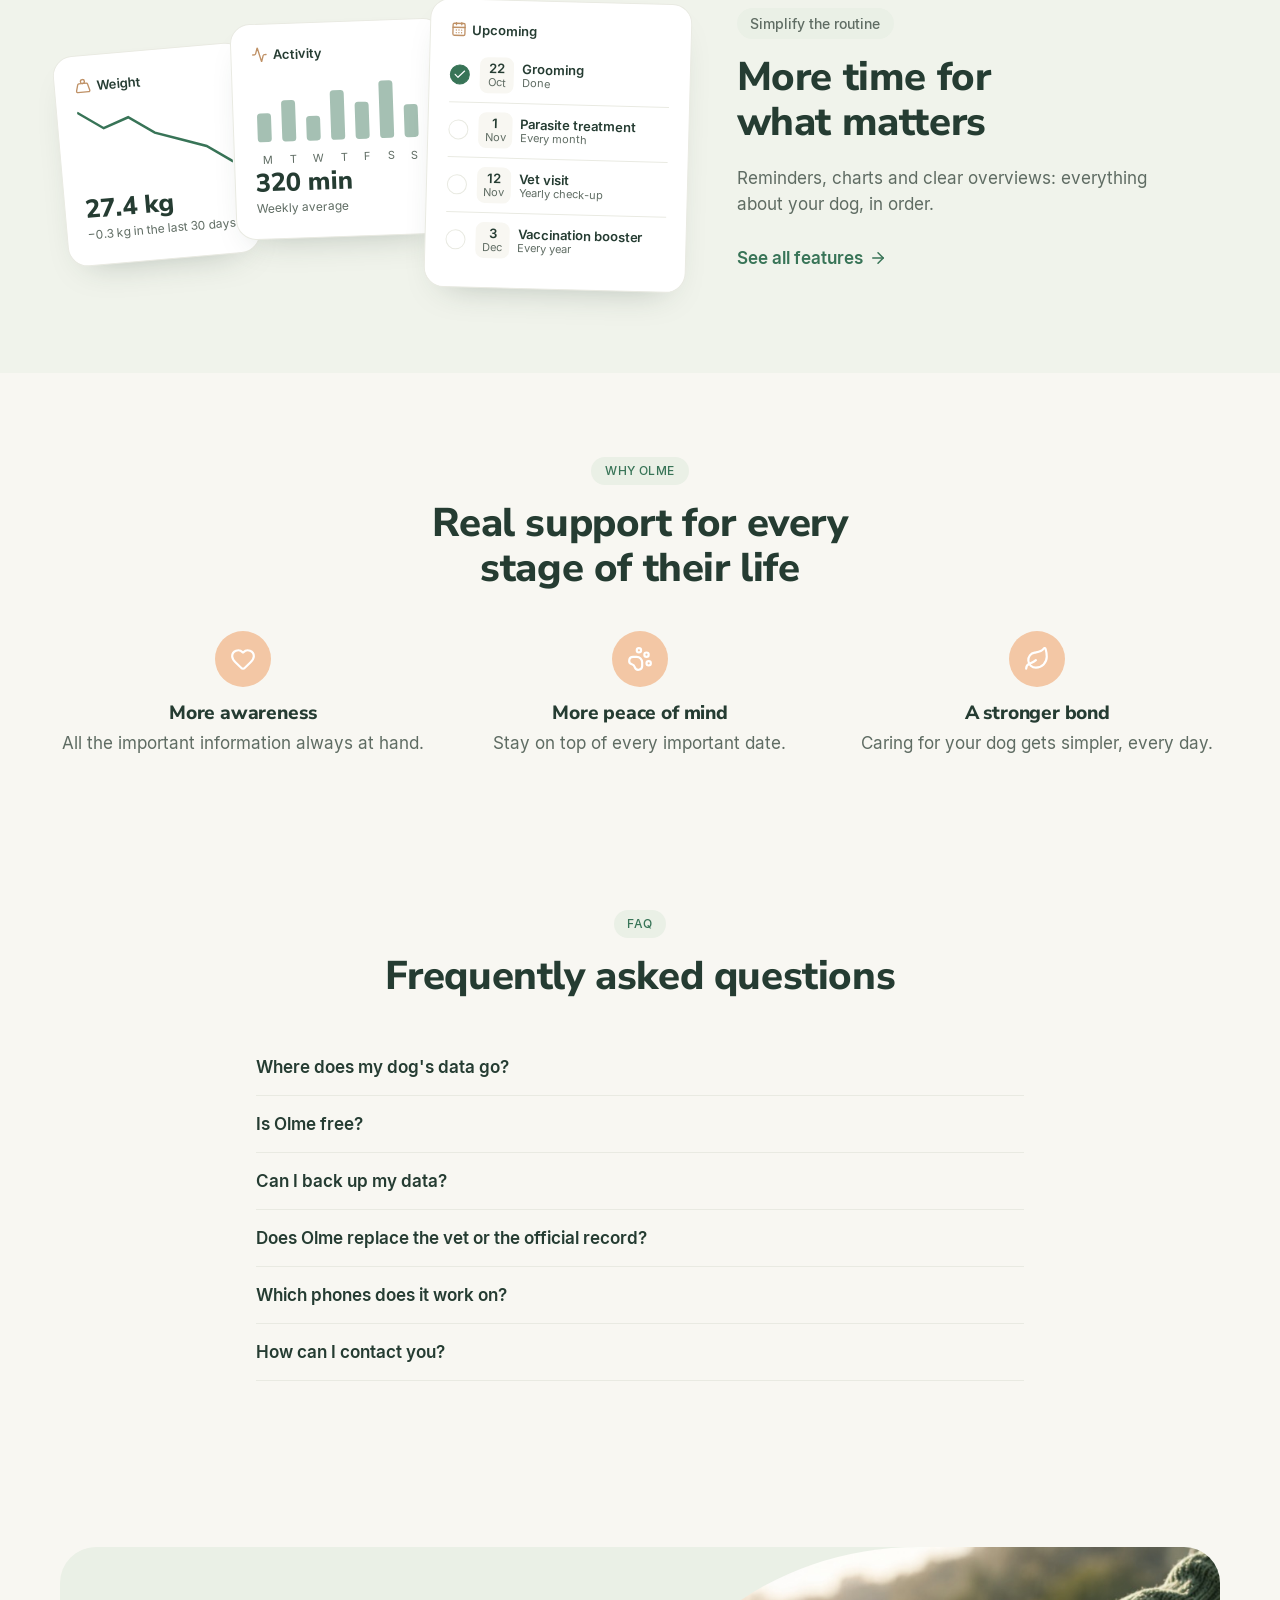
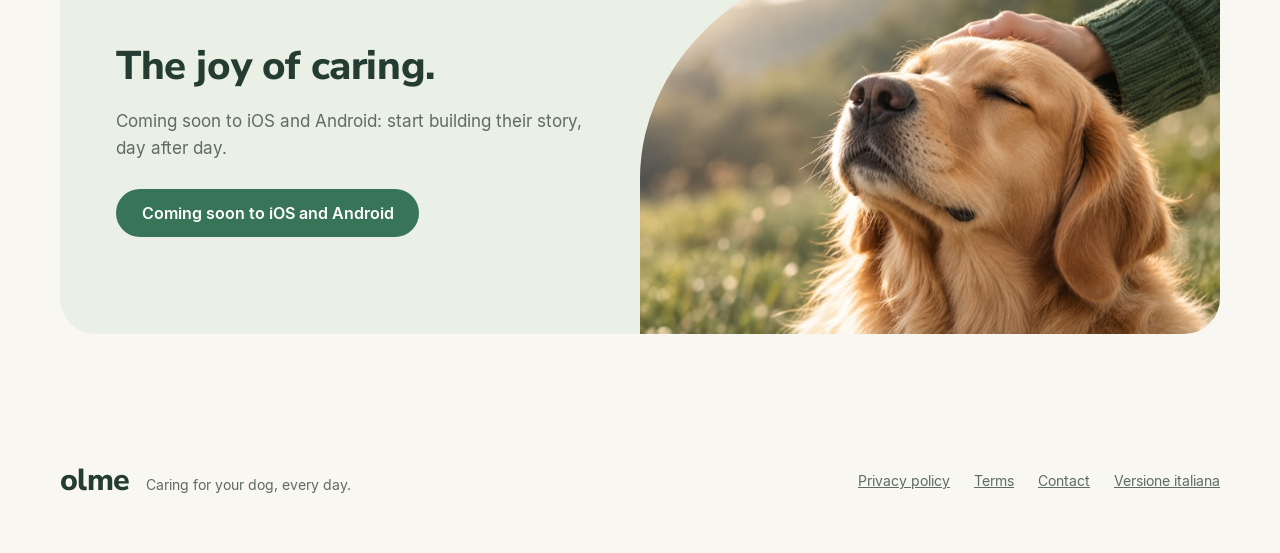
==== commit adc51cc1: "5.5rem around the waitlist form, less room above the FAQ Co-Authored-By: Claude Opus 5.5 <noreply@an" ====
--- a/en/index.html
+++ b/en/index.html
@@ -29,7 +29,7 @@
 <meta name="twitter:card" content="summary_large_image">
 <link rel="preload" href="../fonts/Inter-Regular.ttf" as="font" type="font/ttf" crossorigin>
 <link rel="preload" href="../fonts/NunitoSans-ExtraBold.ttf" as="font" type="font/ttf" crossorigin>
-<link rel="stylesheet" href="../styles.css?v=f1d77c392a">
+<link rel="stylesheet" href="../styles.css?v=cf2bbf9557">
 <script type="application/ld+json">{"@context":"https://schema.org","@type":"MobileApplication","name":"Olme","operatingSystem":"iOS, Android","applicationCategory":"LifestyleApplication","description":"Your dog's digital diary: health record, weight, agenda with reminders, food, behaviour, activity and training. No account: your data stays on the phone.","inLanguage":"en","url":"https://ariannapopescu.github.io/olme-site/en/","offers":{"@type":"Offer","price":"0","priceCurrency":"EUR"}}</script>
 <script type="application/ld+json">{"@context":"https://schema.org","@type":"FAQPage","inLanguage":"en","mainEntity":[{"@type":"Question","name":"Where does my dog's data go?","acceptedAnswer":{"@type":"Answer","text":"It stays on your phone. Olme has no accounts or servers and does not connect to the internet: your data is not sent to anyone, not even to the people who made the app."}},{"@type":"Question","name":"Is Olme free?","acceptedAnswer":{"@type":"Answer","text":"Yes, Olme is free, with no advertising and no purchases."}},{"@type":"Question","name":"Can I back up my data?","acceptedAnswer":{"@type":"Answer","text":"Yes. With “Export backup” you create a file with all the data, photos and documents, to save wherever you like. The file is not password-protected: keep it somewhere you trust."}},{"@type":"Question","name":"Does Olme replace the vet or the official record?","acceptedAnswer":{"@type":"Answer","text":"No. Olme gives no veterinary advice and does not replace the passport, certificates or your dog's registration in the dog registry."}},{"@type":"Question","name":"Which phones does it work on?","acceptedAnswer":{"@type":"Answer","text":"Olme is coming soon to iOS and Android."}},{"@type":"Question","name":"How can I contact you?","acceptedAnswer":{"@type":"Answer","text":"Write to olmepet@gmail.com: we will reply as soon as we can."}}]}</script>
 </head>
--- a/styles.css
+++ b/styles.css
@@ -565,6 +565,9 @@
 
 /* ---------- FAQ ---------- */
 
+.faq {
+  padding-top: clamp(2.5rem, 1.5rem + 3.5vw, 4.5rem);
+}
 .faq__wrap {
   max-width: 48rem;
 }
@@ -586,8 +589,9 @@
 
 /* ---------- Waitlist (Italian landing only, ADR-0103) ---------- */
 
+/* The form takes the usual section spacing from its neighbours, not its own on top. */
 section.waitlist {
-  padding: clamp(1rem, 0.5rem + 1.5vw, 2rem) 0;
+  padding: 0;
 }
 
 .waitlist__card {
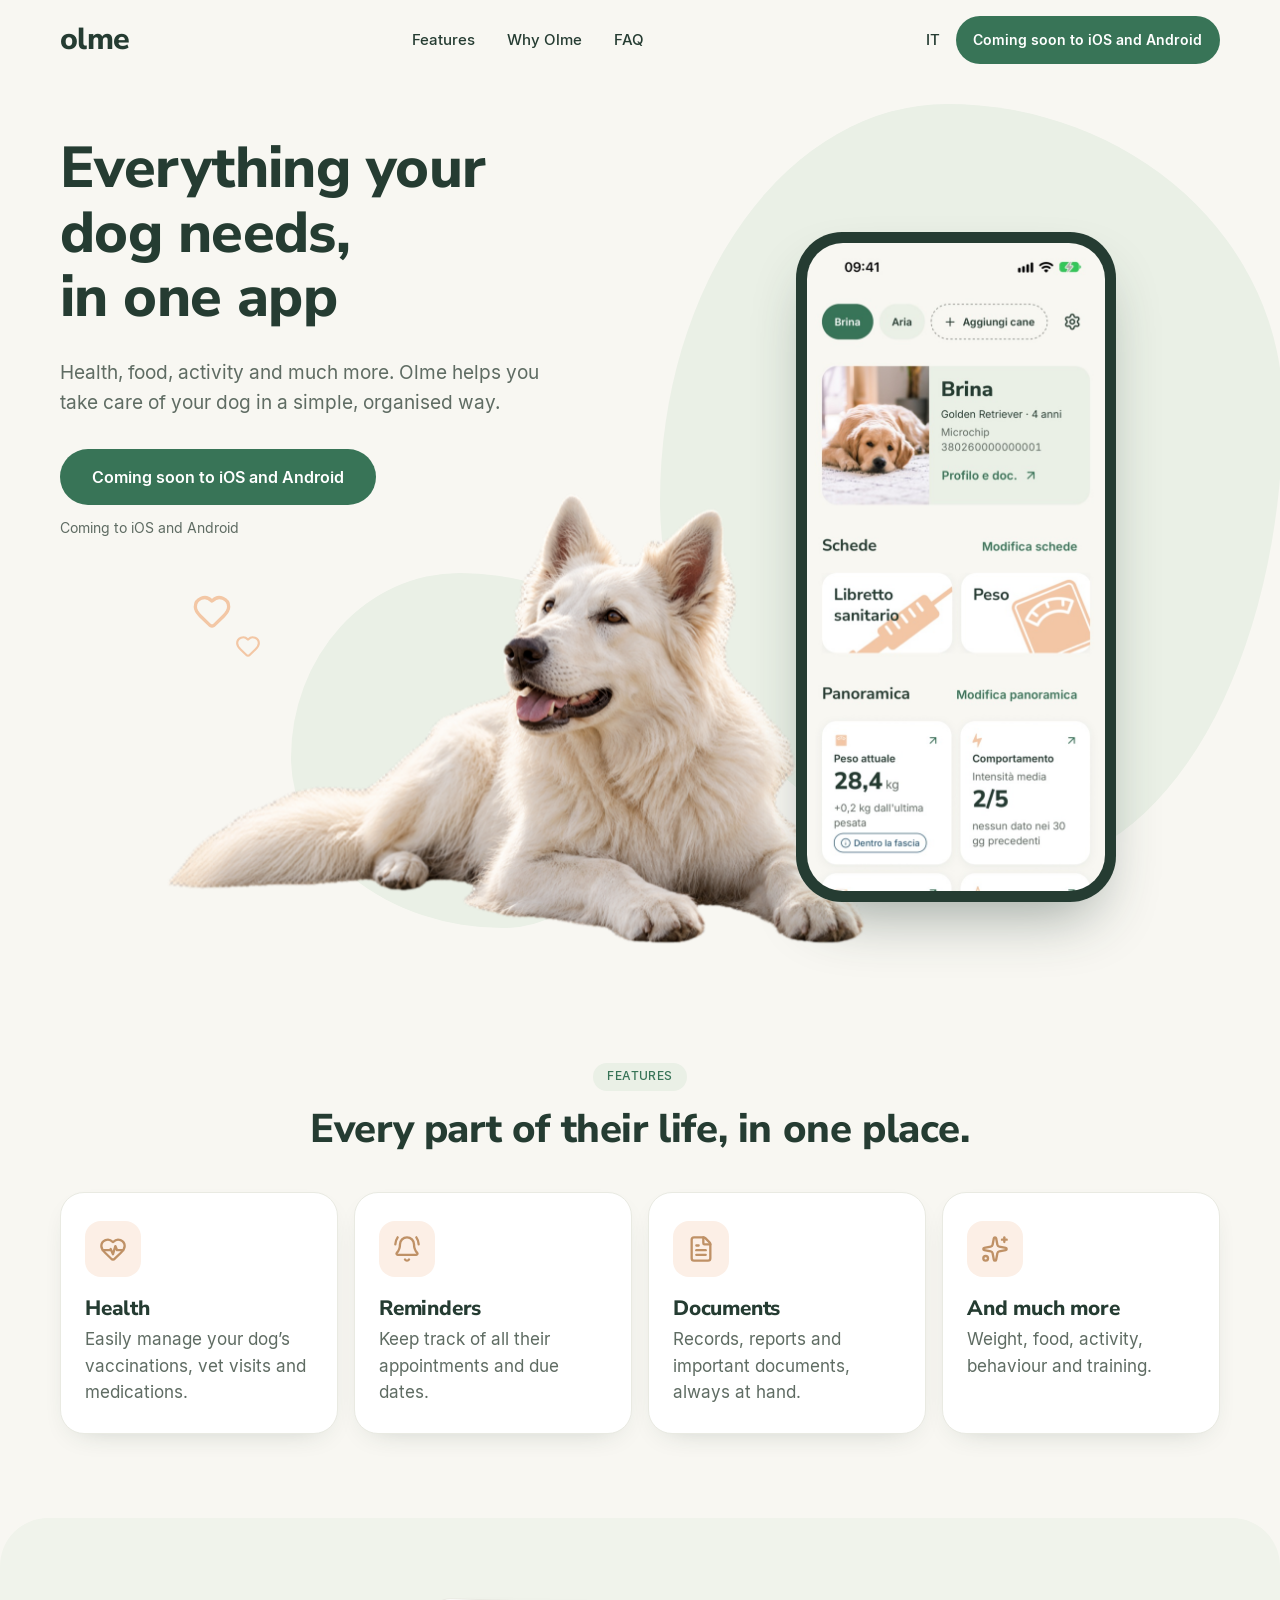
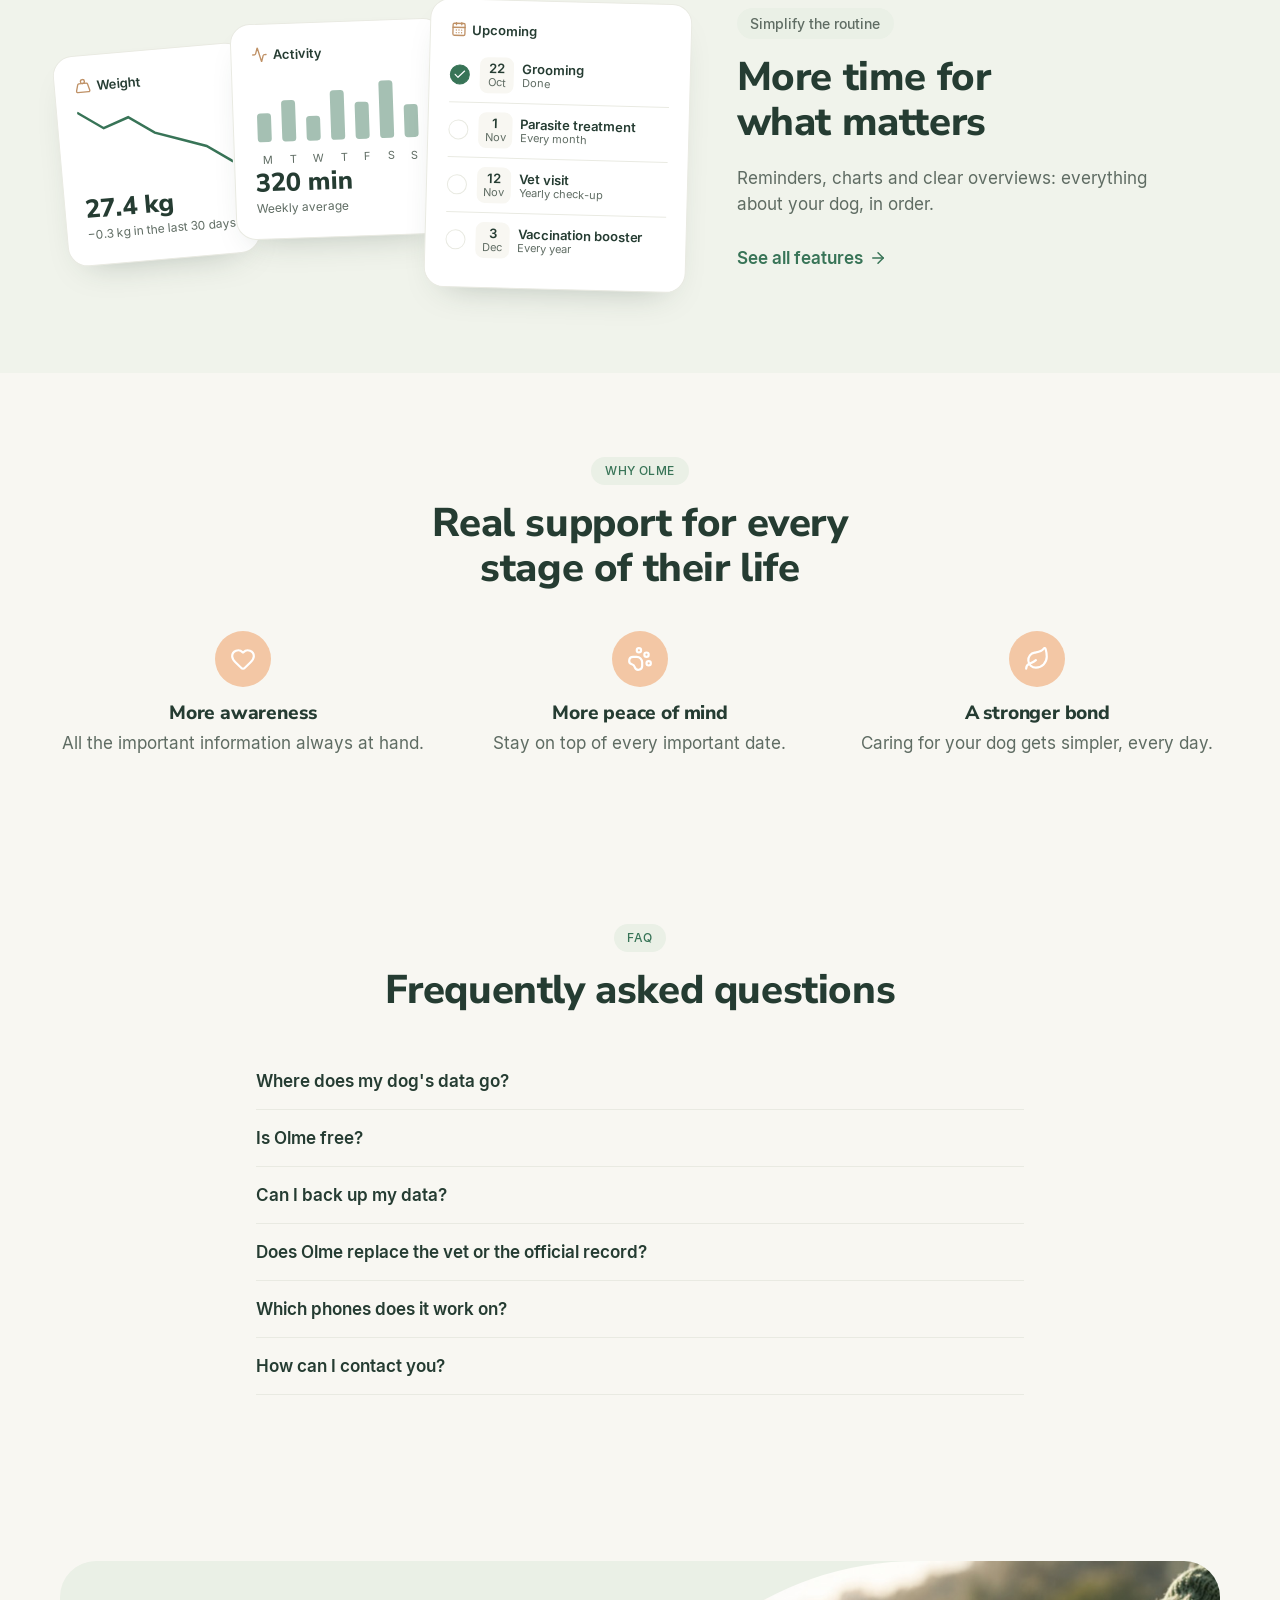
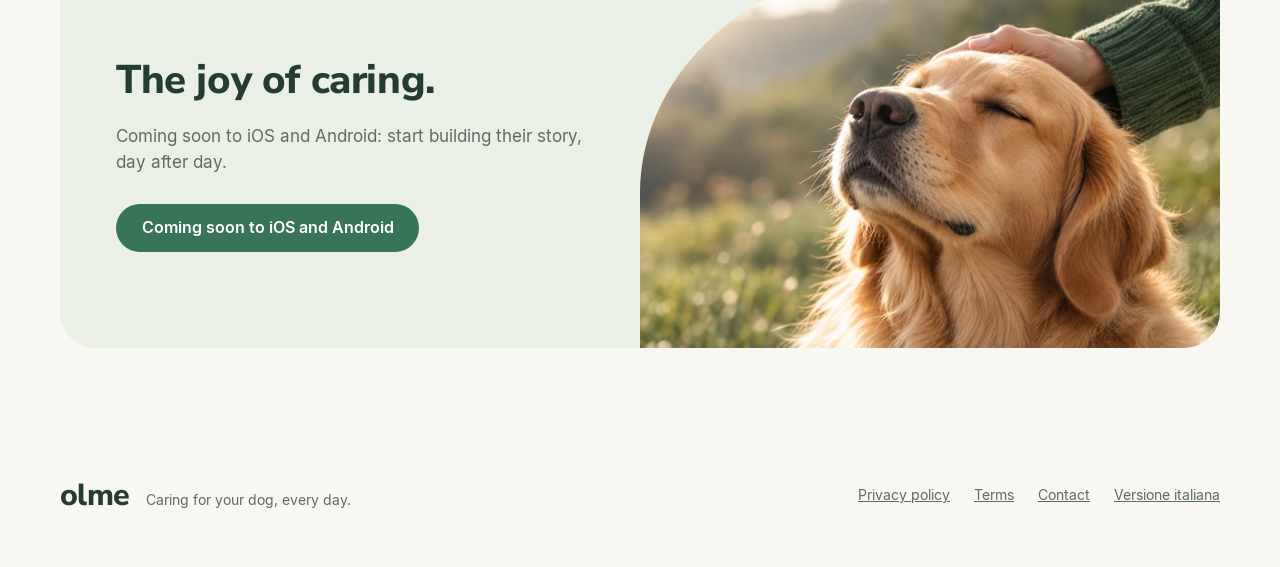
==== commit e7e81dc3: "Restore the original spacing around the waitlist form and the FAQ Co-Authored-By: Claude Opus 5.5 <n" ====
--- a/en/index.html
+++ b/en/index.html
@@ -29,7 +29,7 @@
 <meta name="twitter:card" content="summary_large_image">
 <link rel="preload" href="../fonts/Inter-Regular.ttf" as="font" type="font/ttf" crossorigin>
 <link rel="preload" href="../fonts/NunitoSans-ExtraBold.ttf" as="font" type="font/ttf" crossorigin>
-<link rel="stylesheet" href="../styles.css?v=cf2bbf9557">
+<link rel="stylesheet" href="../styles.css?v=f373428eb5">
 <script type="application/ld+json">{"@context":"https://schema.org","@type":"MobileApplication","name":"Olme","operatingSystem":"iOS, Android","applicationCategory":"LifestyleApplication","description":"Your dog's digital diary: health record, weight, agenda with reminders, food, behaviour, activity and training. No account: your data stays on the phone.","inLanguage":"en","url":"https://ariannapopescu.github.io/olme-site/en/","offers":{"@type":"Offer","price":"0","priceCurrency":"EUR"}}</script>
 <script type="application/ld+json">{"@context":"https://schema.org","@type":"FAQPage","inLanguage":"en","mainEntity":[{"@type":"Question","name":"Where does my dog's data go?","acceptedAnswer":{"@type":"Answer","text":"It stays on your phone. Olme has no accounts or servers and does not connect to the internet: your data is not sent to anyone, not even to the people who made the app."}},{"@type":"Question","name":"Is Olme free?","acceptedAnswer":{"@type":"Answer","text":"Yes, Olme is free, with no advertising and no purchases."}},{"@type":"Question","name":"Can I back up my data?","acceptedAnswer":{"@type":"Answer","text":"Yes. With “Export backup” you create a file with all the data, photos and documents, to save wherever you like. The file is not password-protected: keep it somewhere you trust."}},{"@type":"Question","name":"Does Olme replace the vet or the official record?","acceptedAnswer":{"@type":"Answer","text":"No. Olme gives no veterinary advice and does not replace the passport, certificates or your dog's registration in the dog registry."}},{"@type":"Question","name":"Which phones does it work on?","acceptedAnswer":{"@type":"Answer","text":"Olme is coming soon to iOS and Android."}},{"@type":"Question","name":"How can I contact you?","acceptedAnswer":{"@type":"Answer","text":"Write to olmepet@gmail.com: we will reply as soon as we can."}}]}</script>
 </head>
--- a/styles.css
+++ b/styles.css
@@ -565,9 +565,6 @@
 
 /* ---------- FAQ ---------- */
 
-.faq {
-  padding-top: clamp(2.5rem, 1.5rem + 3.5vw, 4.5rem);
-}
 .faq__wrap {
   max-width: 48rem;
 }
@@ -589,17 +586,13 @@
 
 /* ---------- Waitlist (Italian landing only, ADR-0103) ---------- */
 
-/* The form takes the usual section spacing from its neighbours, not its own on top. */
-section.waitlist {
-  padding: 0;
-}
 
 .waitlist__card {
   display: grid;
   grid-template-columns: 1fr 1fr;
-  gap: 1.5rem 3rem;
+  gap: 2rem 3rem;
   align-items: start;
-  padding: clamp(1.5rem, 1rem + 2vw, 2.5rem);
+  padding: clamp(2rem, 1.5rem + 3vw, 3.5rem);
   border-radius: 36px;
   background: var(--surface);
   border: 1px solid var(--border-subtle);
